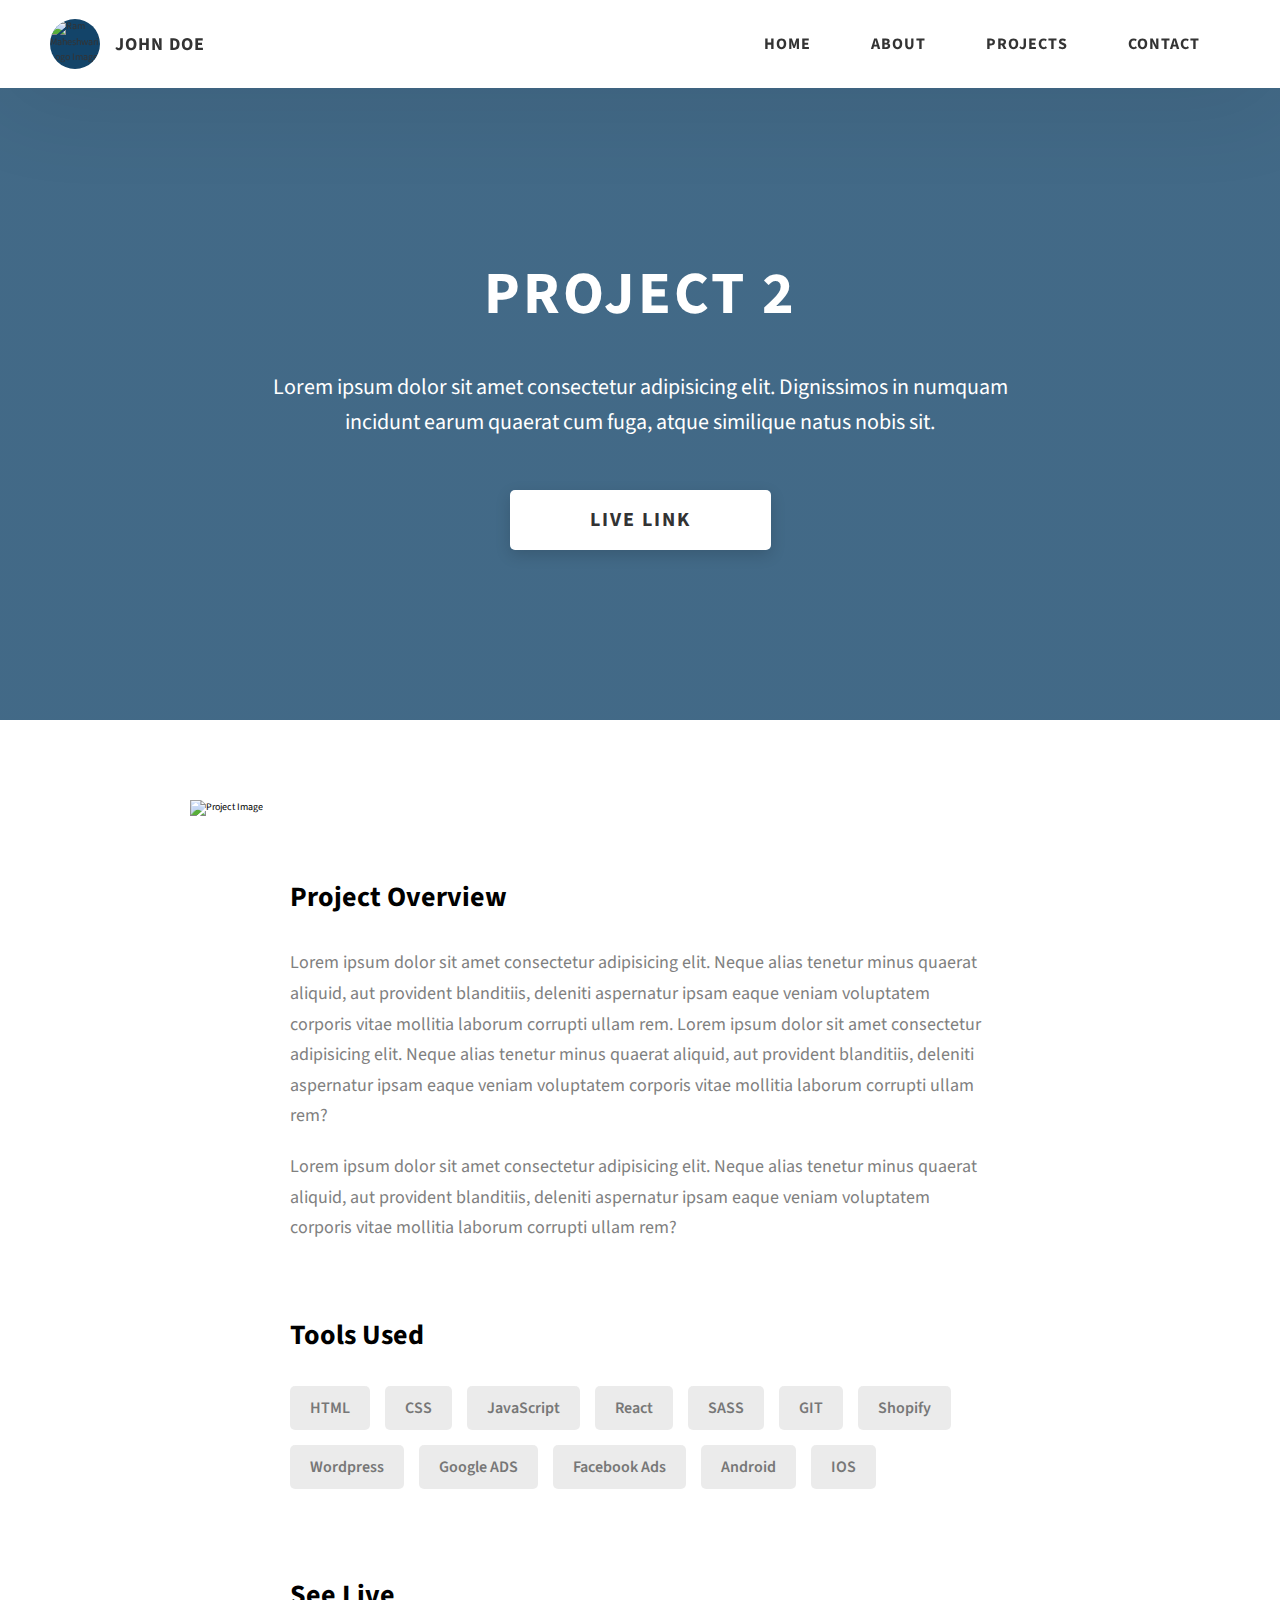
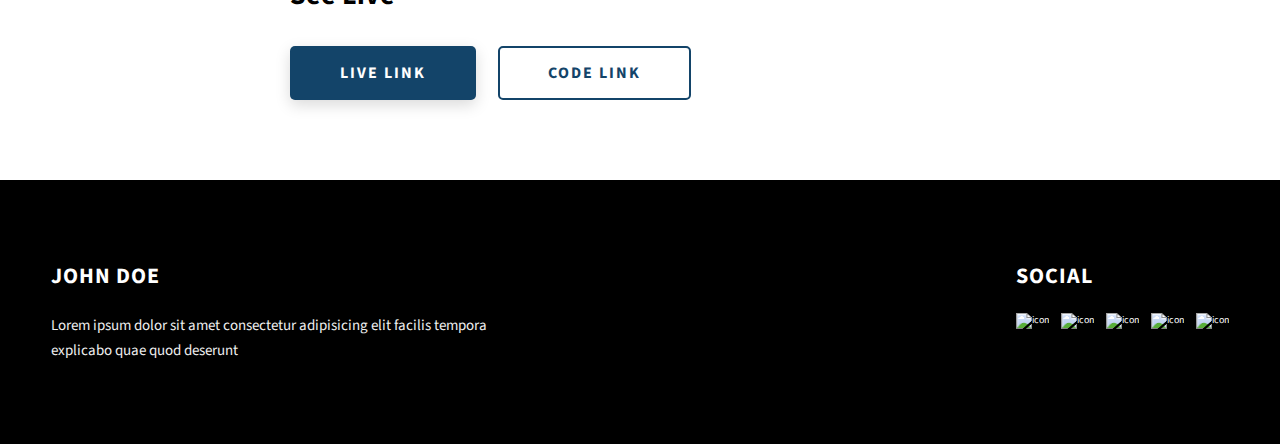
==== project-2.html @ 0fef8722 "first commit" ====
<!DOCTYPE html>
<html lang="en">
  <head>
    <meta charset="UTF-8" />
    <meta name="viewport" content="width=device-width, initial-scale=1.0" />
    <meta http-equiv="X-UA-Compatible" content="ie=edge" />
    <title>Case Study of Project 2</title>
    <meta name="description" content="Case study page of Project" />

    <link rel="stylesheet" href="css/style.css" />

    <link rel="preconnect" href="https://fonts.googleapis.com" />
    <link rel="preconnect" href="https://fonts.gstatic.com" crossorigin />
    <link
      href="https://fonts.googleapis.com/css2?family=Source+Sans+Pro:wght@400;600;700;900&display=swap"
      rel="stylesheet"
    />
  </head>
  <body>
    <header class="header">
      <div class="header__content">
        <div class="header__logo-container">
          <div class="header__logo-img-cont">
            <img
              src="./assets/png/john-doe.png"
              alt="Ram Maheshwari Logo Image"
              class="header__logo-img"
            />
          </div>
          <span class="header__logo-sub">John Doe</span>
        </div>
        <div class="header__main">
          <ul class="header__links">
            <li class="header__link-wrapper">
              <a href="./index.html" class="header__link"> Home </a>
            </li>
            <li class="header__link-wrapper">
              <a href="./index.html#about" class="header__link">About </a>
            </li>
            <li class="header__link-wrapper">
              <a href="./index.html#projects" class="header__link">
                Projects
              </a>
            </li>
            <li class="header__link-wrapper">
              <a href="./index.html#contact" class="header__link"> Contact </a>
            </li>
          </ul>
          <div class="header__main-ham-menu-cont">
            <img
              src="./assets/svg/ham-menu.svg"
              alt="hamburger menu"
              class="header__main-ham-menu"
            />
            <img
              src="./assets/svg/ham-menu-close.svg"
              alt="hamburger menu close"
              class="header__main-ham-menu-close d-none"
            />
          </div>
        </div>
      </div>
      <div class="header__sm-menu">
        <div class="header__sm-menu-content">
          <ul class="header__sm-menu-links">
            <li class="header__sm-menu-link">
              <a href="./index.html"> Home </a>
            </li>

            <li class="header__sm-menu-link">
              <a href="./index.html#about"> About </a>
            </li>

            <li class="header__sm-menu-link">
              <a href="./index.html#projects"> Projects </a>
            </li>

            <li class="header__sm-menu-link">
              <a href="./index.html#contact"> Contact </a>
            </li>
          </ul>
        </div>
      </div>
    </header>
    <section class="project-cs-hero">
      <div class="project-cs-hero__content">
        <h1 class="heading-primary">Project 2</h1>
        <div class="project-cs-hero__info">
          <p class="text-primary">
            Lorem ipsum dolor sit amet consectetur adipisicing elit. Dignissimos
            in numquam incidunt earum quaerat cum fuga, atque similique natus
            nobis sit.
          </p>
        </div>
        <div class="project-cs-hero__cta">
          <a href="#" class="btn btn--bg" target="_blank">Live Link</a>
        </div>
      </div>
    </section>
    <section class="project-details">
      <div class="main-container">
        <div class="project-details__content">
          <div class="project-details__showcase-img-cont">
            <img
              src="./assets/jpeg/project-mockup-example.jpeg"
              alt="Project Image"
              class="project-details__showcase-img"
            />
          </div>
          <div class="project-details__content-main">
            <div class="project-details__desc">
              <h3 class="project-details__content-title">Project Overview</h3>
              <p class="project-details__desc-para">
                Lorem ipsum dolor sit amet consectetur adipisicing elit. Neque
                alias tenetur minus quaerat aliquid, aut provident blanditiis,
                deleniti aspernatur ipsam eaque veniam voluptatem corporis vitae
                mollitia laborum corrupti ullam rem. Lorem ipsum dolor sit amet
                consectetur adipisicing elit. Neque alias tenetur minus quaerat
                aliquid, aut provident blanditiis, deleniti aspernatur ipsam
                eaque veniam voluptatem corporis vitae mollitia laborum corrupti
                ullam rem?
              </p>
              <p class="project-details__desc-para">
                Lorem ipsum dolor sit amet consectetur adipisicing elit. Neque
                alias tenetur minus quaerat aliquid, aut provident blanditiis,
                deleniti aspernatur ipsam eaque veniam voluptatem corporis vitae
                mollitia laborum corrupti ullam rem?
              </p>
            </div>
            <div class="project-details__tools-used">
              <h3 class="project-details__content-title">Tools Used</h3>
              <div class="skills">
                <div class="skills__skill">HTML</div>
                <div class="skills__skill">CSS</div>
                <div class="skills__skill">JavaScript</div>
                <div class="skills__skill">React</div>
                <div class="skills__skill">SASS</div>
                <div class="skills__skill">GIT</div>
                <div class="skills__skill">Shopify</div>
                <div class="skills__skill">Wordpress</div>
                <div class="skills__skill">Google ADS</div>
                <div class="skills__skill">Facebook Ads</div>
                <div class="skills__skill">Android</div>
                <div class="skills__skill">IOS</div>
              </div>
            </div>
            <div class="project-details__links">
              <h3 class="project-details__content-title">See Live</h3>
              <a
                href="#"
                class="btn btn--med btn--theme project-details__links-btn"
                target="_blank"
                >Live Link</a
              >
              <a
                href="#"
                class="btn btn--med btn--theme-inv project-details__links-btn"
                target="_blank"
                >Code Link</a
              >
            </div>
          </div>
        </div>
      </div>
    </section>
    <footer class="main-footer">
      <div class="main-container">
        <div class="main-footer__upper">
          <div class="main-footer__row main-footer__row-1">
            <h2 class="heading heading-sm main-footer__heading-sm">
              <span>Social</span>
            </h2>
            <div class="main-footer__social-cont">
              <a target="_blank" rel="noreferrer" href="#">
                <img
                  class="main-footer__icon"
                  src="./assets/png/linkedin-ico.png"
                  alt="icon"
                />
              </a>
              <a target="_blank" rel="noreferrer" href="#">
                <img
                  class="main-footer__icon"
                  src="./assets/png/github-ico.png"
                  alt="icon"
                />
              </a>
              <a target="_blank" rel="noreferrer" href="#">
                <img
                  class="main-footer__icon"
                  src="./assets/png/twitter-ico.png"
                  alt="icon"
                />
              </a>
              <a target="_blank" rel="noreferrer" href="#">
                <img
                  class="main-footer__icon"
                  src="./assets/png/yt-ico.png"
                  alt="icon"
                />
              </a>
              <a target="_blank" rel="noreferrer" href="#">
                <img
                  class="main-footer__icon main-footer__icon--mr-none"
                  src="./assets/png/insta-ico.png"
                  alt="icon"
                />
              </a>
            </div>
          </div>
          <div class="main-footer__row main-footer__row-2">
            <h4 class="heading heading-sm text-lt">John Doe</h4>
            <p class="main-footer__short-desc">
              Lorem ipsum dolor sit amet consectetur adipisicing elit facilis
              tempora explicabo quae quod deserunt
            </p>
          </div>
        </div>
      </div>
    </footer>
    <script src="./index.js"></script>
  </body>
</html>
---- css/style.css ----
/*
0 - 600px:      Phone
600 - 900px:    Tablet portrait
900 - 1200px:   Tablet landscape
[1200 - 1800] is where our normal styles apply
1800px + :      Big desktop
$breakpoint arguement choices:
- phone
- tab-port
- tab-land
- big-desktop

Inside media queries 1em is always 16px i.e 1em = 16px at every screen size only inside media queries
*/
*,
*::after,
*::before {
  margin: 0;
  padding: 0;
  box-sizing: inherit;
  font-family: inherit; }

html {
  font-size: 62.5%;
  scroll-behavior: smooth; }
  @media only screen and (max-width: 75em) {
    html {
      font-size: 59%; } }
  @media only screen and (max-width: 56.25em) {
    html {
      font-size: 56%; } }
  @media only screen and (min-width: 112.5em) {
    html {
      font-size: 65%; } }

body {
  box-sizing: border-box;
  position: relative;
  line-height: 1.5;
  font-family: sans-serif;
  overflow-x: hidden;
  overflow-y: scroll;
  font-family: 'Source Sans Pro', sans-serif; }

a {
  text-decoration: none;
  color: inherit; }

li {
  list-style: none; }

input:focus,
button:focus,
a:focus,
textarea:focus {
  outline: none; }

button {
  border: none;
  cursor: pointer; }

textarea {
  resize: none; }

.heading-primary {
  font-size: 6rem;
  text-transform: uppercase;
  letter-spacing: 3px;
  text-align: center; }
  @media only screen and (max-width: 37.5em) {
    .heading-primary {
      font-size: 4.5rem; } }

.heading-sec__mb-bg {
  margin-bottom: 11rem; }
  @media only screen and (max-width: 56.25em) {
    .heading-sec__mb-bg {
      margin-bottom: 8rem; } }

.heading-sec__mb-med {
  margin-bottom: 9rem; }
  @media only screen and (max-width: 56.25em) {
    .heading-sec__mb-med {
      margin-bottom: 8rem; } }

.heading-sec__main {
  display: block;
  font-size: 4rem;
  text-transform: uppercase;
  letter-spacing: 1px;
  letter-spacing: 3px;
  text-align: center;
  margin-bottom: 3.5rem;
  position: relative; }
  .heading-sec__main--lt {
    color: #fff; }
    .heading-sec__main--lt::after {
      content: '';
      background: #fff !important; }
  .heading-sec__main::after {
    content: '';
    position: absolute;
    top: calc(100% + 1.5rem);
    height: 5px;
    width: 3rem;
    background: #134469;
    left: 50%;
    transform: translateX(-50%);
    border-radius: 5px; }
    @media only screen and (max-width: 37.5em) {
      .heading-sec__main::after {
        top: calc(100% + 1.2rem); } }

.heading-sec__sub {
  display: block;
  text-align: center;
  color: #777;
  font-size: 2rem;
  font-weight: 500;
  max-width: 80rem;
  margin: auto;
  line-height: 1.6; }
  @media only screen and (max-width: 37.5em) {
    .heading-sec__sub {
      font-size: 1.8rem; } }
  .heading-sec__sub--lt {
    color: #eee; }

.heading-sm {
  font-size: 2.2rem;
  text-transform: uppercase;
  letter-spacing: 1px; }

.main-container {
  max-width: 120rem;
  margin: auto;
  width: 92%; }

.btn {
  background: #fff;
  color: #333;
  text-transform: uppercase;
  letter-spacing: 2px;
  display: inline-block;
  font-weight: 700;
  border-radius: 5px;
  box-shadow: 0 5px 15px 0 rgba(0, 0, 0, 0.15);
  transition: transform .3s; }
  .btn:hover {
    transform: translateY(-3px); }
  .btn--bg {
    padding: 1.5rem 8rem;
    font-size: 2rem; }
  .btn--med {
    padding: 1.5rem 5rem;
    font-size: 1.6rem; }
  .btn--theme {
    background: #134469;
    color: #fff; }
  .btn--theme-inv {
    color: #134469;
    background: #fff;
    border: 2px solid #134469;
    box-shadow: none;
    padding: calc(1.5rem - 2px) calc(5rem - 2px); }

.sec-pad {
  padding: 12rem 0; }
  @media only screen and (max-width: 56.25em) {
    .sec-pad {
      padding: 8rem 0; } }

.text-primary {
  color: #fff;
  font-size: 2.2rem;
  text-align: center;
  width: 100%;
  line-height: 1.6; }
  @media only screen and (max-width: 37.5em) {
    .text-primary {
      font-size: 2rem; } }

.d-none {
  display: none; }

.home-hero {
  color: #fff;
  background: linear-gradient(to right, rgba(19, 68, 105, 0.8), rgba(19, 68, 105, 0.8)), url(../../assets/svg/common-bg.svg);
  background-position: center;
  height: 100vh;
  min-height: 80rem;
  max-height: 120rem;
  position: relative; }
  @media only screen and (max-width: 37.5em) {
    .home-hero {
      height: unset;
      min-height: unset; } }
  .home-hero__socials {
    position: absolute;
    top: 50%;
    border: 2px solid #eee;
    border-left: 2px solid #eee;
    transform: translateY(-50%); }
    @media only screen and (max-width: 56.25em) {
      .home-hero__socials {
        display: none; } }
  .home-hero__mouse-scroll-cont {
    position: absolute;
    bottom: 3%;
    left: 50%;
    transform: translateX(-50%); }
    @media only screen and (max-width: 37.5em) {
      .home-hero__mouse-scroll-cont {
        display: none; } }
  .home-hero__social {
    width: 5rem; }
  .home-hero__social-icon-link {
    width: 100%;
    display: block;
    padding: 1.2rem;
    border-bottom: 2px solid #eee;
    transition: background .3s; }
    .home-hero__social-icon-link:hover {
      background: rgba(255, 255, 255, 0.1); }
    .home-hero__social-icon-link--bd-none {
      border-bottom: 0; }
  .home-hero__social-icon {
    width: 100%; }
  .home-hero__content {
    position: absolute;
    top: 50%;
    left: 50%;
    transform: translate(-50%, -50%);
    max-width: 90rem;
    width: 92%; }
    @media only screen and (max-width: 37.5em) {
      .home-hero__content {
        padding: 19rem 0 13rem 0;
        margin: auto;
        position: static;
        transform: translate(0, 0); } }
  .home-hero__info {
    margin: 3rem auto 0 auto;
    max-width: 80rem; }
  .home-hero__cta {
    margin-top: 5rem;
    text-align: center; }

.about {
  background: #fafafa; }
  .about__content {
    display: grid;
    grid-template-columns: 1fr 1fr;
    grid-gap: 10rem; }
    @media only screen and (max-width: 56.25em) {
      .about__content {
        grid-template-columns: 1fr;
        grid-gap: 8rem; } }
    .about__content-title {
      font-weight: 700;
      font-size: 2.8rem;
      margin-bottom: 3rem; }
      @media only screen and (max-width: 37.5em) {
        .about__content-title {
          font-size: 2.4rem; } }
    .about__content-details-para {
      font-size: 1.8rem;
      color: grey;
      max-width: 60rem;
      line-height: 1.7;
      margin-bottom: 1rem; }
      .about__content-details-para--hl {
        font-weight: 700;
        margin: 0 3px; }
      .about__content-details-para:last-child {
        margin-bottom: 4rem; }
      .about__content-details-para a {
        color: blue;
      }

.projects__row {
  display: grid;
  grid-template-columns: 1.5fr 1fr;
  grid-gap: 5rem;
  margin-bottom: 11rem; }
  @media only screen and (max-width: 56.25em) {
    .projects__row {
      grid-template-columns: 1fr;
      grid-gap: 2rem;
      margin-bottom: 8rem; } }
  @media only screen and (max-width: 56.25em) {
    .projects__row {
      text-align: center; } }
  .projects__row:last-child {
    margin-bottom: 0; }
  .projects__row-img-cont {
    overflow: hidden; }
  .projects__row-img {
    width: 100%;
    display: block;
    object-fit: cover; }
  .projects__row-content {
    padding: 2rem 0;
    display: flex;
    justify-content: center;
    flex-direction: column;
    align-items: flex-start; }
    @media only screen and (max-width: 56.25em) {
      .projects__row-content {
        align-items: center; } }
    .projects__row-content-title {
      font-weight: 700;
      font-size: 2.8rem;
      margin-bottom: 2rem; }
      @media only screen and (max-width: 37.5em) {
        .projects__row-content-title {
          font-size: 2.4rem; } }
    .projects__row-content-desc {
      font-size: 1.8rem;
      color: grey;
      max-width: 60rem;
      line-height: 1.7;
      margin-bottom: 3rem; }
      @media only screen and (max-width: 37.5em) {
        .projects__row-content-desc {
          font-size: 1.7rem; } }

.contact {
  background: linear-gradient(to right, rgba(19, 68, 105, 0.8), rgba(19, 68, 105, 0.8)), url(../../assets/svg/common-bg.svg);
  background-size: cover;
  background-position: center; }
  .contact__form-container {
    box-shadow: 0 0 10px rgba(0, 0, 0, 0.1);
    background: white;
    padding: 4rem;
    margin-top: 6rem;
    max-width: 80rem;
    text-align: right;
    width: 95%;
    border-radius: 5px;
    margin: 5rem auto 0 auto; }
    @media only screen and (max-width: 37.5em) {
      .contact__form-container {
        padding: 3rem; } }
  .contact__form-field {
    margin-bottom: 4rem; }
    @media only screen and (max-width: 37.5em) {
      .contact__form-field {
        margin-bottom: 3rem; } }
  .contact__form-label {
    color: #666;
    font-size: 1.4rem;
    letter-spacing: 1px;
    font-weight: 700;
    margin-bottom: 1rem;
    display: block;
    text-align: left; }
  .contact__form-input {
    color: #333;
    padding: 2rem;
    width: 100%;
    border: 1px solid #ebebeb;
    font-size: 1.6rem;
    letter-spacing: 0px;
    background: #f0f0f0;
    border-radius: 5px;
    font-weight: 600;
    /* Code for Modern Browsers */
    /* Code for WebKit, Blink, Edge */
    /* Code for Internet Explorer 10-11 */
    /* Code for Microsoft Edge */
    /* Code for Mozilla Firefox 4 to 18 */
    /* Code for Mozilla Firefox 19+ */ }
    .contact__form-input::placeholder {
      color: #999;
      font-weight: 600;
      font-size: 1.6rem; }
    .contact__form-input::-webkit-input-placeholder {
      color: #999;
      font-weight: 600;
      font-size: 1.6rem; }
    .contact__form-input:-ms-input-placeholder {
      color: #999;
      font-weight: 600;
      font-size: 1.6rem; }
    .contact__form-input::-ms-input-placeholder {
      color: #999;
      font-weight: 600;
      font-size: 1.6rem; }
    .contact__form-input:-moz-placeholder {
      opacity: 1;
      color: #999;
      font-weight: 600;
      font-size: 1.6rem; }
    .contact__form-input::-moz-placeholder {
      opacity: 1;
      color: #999;
      font-weight: 600;
      font-size: 1.6rem; }
  .contact__btn {
    width: 30%;
    padding: 2rem 4rem;
    font-size: 1.6rem; }
    @media only screen and (max-width: 37.5em) {
      .contact__btn {
        width: 100%; } }

.project-cs-hero {
  color: #fff;
  background: linear-gradient(to right, rgba(19, 68, 105, 0.8), rgba(19, 68, 105, 0.8)), url(../../assets/svg/common-bg.svg);
  background-size: cover;
  background-position: center;
  position: relative; }
  @media only screen and (max-width: 37.5em) {
    .project-cs-hero {
      height: unset;
      min-height: unset; } }
  .project-cs-hero__content {
    padding: 25rem 0 17rem 0;
    max-width: 90rem;
    width: 92%;
    margin: auto; }
    @media only screen and (max-width: 37.5em) {
      .project-cs-hero__content {
        padding: 19rem 0 13rem 0;
        margin: auto;
        position: static;
        transform: translate(0, 0); } }
  .project-cs-hero__info {
    margin: 3rem auto 0 auto;
    max-width: 80rem; }
  .project-cs-hero__cta {
    margin-top: 5rem;
    text-align: center; }

.project-details__content {
  padding: 8rem 0;
  max-width: 90rem;
  margin: auto; }
  .project-details__content-title {
    font-weight: 700;
    font-size: 2.8rem;
    margin-bottom: 3rem; }
    @media only screen and (max-width: 37.5em) {
      .project-details__content-title {
        font-size: 2.4rem; } }

.project-details__showcase-img-cont {
  width: 100%;
  margin-bottom: 6rem; }

.project-details__showcase-img {
  width: 100%; }

.project-details__content-main {
  width: 100%;
  max-width: 70rem;
  margin: auto; }

.project-details__desc {
  margin: 0 0 7rem 0; }
  .project-details__desc-para {
    font-size: 1.8rem;
    line-height: 1.7;
    color: grey;
    margin-bottom: 2rem; }

.project-details__tools-used {
  margin: 0 0 7rem 0; }
  .project-details__tools-used-list {
    display: flex;
    flex-wrap: wrap; }
  .project-details__tools-used-item {
    padding: 1rem 2rem;
    margin-bottom: 1.5rem;
    margin-right: 1.5rem;
    font-size: 1.6rem;
    background: rgba(153, 153, 153, 0.2);
    border-radius: 5px;
    font-weight: 600;
    color: #777; }

.project-details__links {
  margin: 0 0; }
  .project-details__links-btn {
    margin-right: 2rem; }
    @media only screen and (max-width: 37.5em) {
      .project-details__links-btn {
        margin-right: 0;
        width: 70%;
        margin-bottom: 2rem;
        text-align: center; } }
    .project-details__links-btn:last-child {
      margin: 0; }
      @media only screen and (max-width: 37.5em) {
        .project-details__links-btn:last-child {
          margin: 0; } }

.header {
  position: fixed;
  width: 100%;
  z-index: 1000;
  background: #000;
  background: #fff;
  box-shadow: 0 10px 100px rgba(0, 0, 0, 0.1); }
  .header__content {
    display: flex;
    align-items: center;
    justify-content: space-between;
    padding: 1rem 5rem; }
    @media only screen and (max-width: 56.25em) {
      .header__content {
        padding: 0 2rem; } }
  .header__logo-container {
    display: flex;
    align-items: center;
    cursor: pointer;
    color: #333;
    transition: color .3s; }
    .header__logo-container:hover {
      color: #134469; }
  .header__logo-img-cont {
    width: 5rem;
    height: 5rem;
    border-radius: 50px;
    overflow: hidden;
    margin-right: 1.5rem;
    background: #134469; }
    @media only screen and (max-width: 56.25em) {
      .header__logo-img-cont {
        width: 4.5rem;
        height: 4.5rem;
        margin-right: 1.2rem; } }
  .header__logo-img {
    width: 100%;
    height: 100%;
    object-fit: cover;
    object-position: center;
    display: block; }
  .header__logo-sub {
    font-size: 1.8rem;
    text-transform: uppercase;
    font-weight: 700;
    letter-spacing: 1px; }
  .header__links {
    display: flex; }
    @media only screen and (max-width: 37.5em) {
      .header__links {
        display: none; } }
  .header__link {
    padding: 2.2rem 3rem;
    display: inline-block;
    font-size: 1.6rem;
    color: #333;
    text-transform: uppercase;
    letter-spacing: 1px;
    font-weight: 700;
    transition: color .3s; }
    .header__link:hover {
      color: #134469; }
    @media only screen and (max-width: 56.25em) {
      .header__link {
        padding: 3rem 1.8rem;
        font-size: 1.5rem; } }
  .header__main-ham-menu-cont {
    display: none;
    width: 3rem;
    padding: 2.2rem 0; }
    @media only screen and (max-width: 37.5em) {
      .header__main-ham-menu-cont {
        display: block; } }
  .header__main-ham-menu {
    width: 100%; }
  .header__main-ham-menu-close {
    width: 100%; }
  .header__sm-menu {
    background: #fff;
    position: absolute;
    width: 100%;
    top: 100%;
    visibility: hidden;
    opacity: 0;
    transition: all .3s;
    box-shadow: 0px 5px 5px 0px rgba(0, 0, 0, 0.1);
    -webkit-box-shadow: 0px 5px 5px 0px rgba(0, 0, 0, 0.1);
    -moz-box-shadow: 0px 5px 5px 0px rgba(0, 0, 0, 0.1); }
    .header__sm-menu--active {
      visibility: hidden;
      opacity: 0; }
      @media only screen and (max-width: 37.5em) {
        .header__sm-menu--active {
          visibility: visible;
          opacity: 1; } }
  .header__sm-menu-link a {
    display: block;
    text-decoration: none;
    padding: 2.5rem 3rem;
    font-size: 1.6rem;
    color: #333;
    text-align: right;
    border-bottom: 1px solid #eee;
    font-weight: 700;
    text-transform: uppercase;
    letter-spacing: 2px;
    transition: color .3s; }
    .header__sm-menu-link a:hover {
      color: #134469; }
  .header__sm-menu-link:first-child a {
    border-top: 1px solid #eee; }
  .header__sm-menu-link-last {
    border-bottom: 0; }

.main-footer {
  background: #000;
  color: #fff; }
  .main-footer__upper {
    display: flex;
    justify-content: space-between;
    padding: 8rem 0; }
    @media only screen and (max-width: 56.25em) {
      .main-footer__upper {
        padding: 6rem 0; } }
    @media only screen and (max-width: 37.5em) {
      .main-footer__upper {
        display: block; } }
  .main-footer__row-1 {
    order: 2; }
    @media only screen and (max-width: 56.25em) {
      .main-footer__row-1 {
        margin-bottom: 5rem; } }
  .main-footer__row-2 {
    width: 40%;
    order: 1;
    max-width: 50rem; }
    @media only screen and (max-width: 56.25em) {
      .main-footer__row-2 {
        width: 100%; } }
  .main-footer__short-desc {
    margin-top: 2rem;
    color: #eee;
    font-size: 1.5rem;
    line-height: 1.7; }
  .main-footer__social-cont {
    margin-top: 2rem; }
  .main-footer__icon {
    margin-right: 1rem;
    width: 2.5rem; }
    .main-footer__icon--mr-none {
      margin-right: 0; }
  .main-footer__lower {
    padding: 4rem 0;
    border-top: 1px solid #444;
    color: #eee;
    font-size: 1.2rem;
    text-align: left;
    text-align: center; }
    .main-footer__lower a {
      text-decoration: underline;
      font-weight: bold;
      margin-left: 2px; }
    @media only screen and (max-width: 56.25em) {
      .main-footer__lower {
        padding: 3.5rem 0; } }

.skills {
  display: flex;
  flex-wrap: wrap; }
  .skills__skill {
    padding: 1rem 2rem;
    margin-bottom: 1.5rem;
    margin-right: 1.5rem;
    font-size: 1.6rem;
    background: rgba(153, 153, 153, 0.2);
    border-radius: 5px;
    font-weight: 600;
    color: #777; }

.mouse {
  width: 25px;
  height: 40px;
  border: 2px solid #eee;
  border-radius: 60px;
  position: relative;
  overflow: hidden; }
  .mouse::before {
    content: '';
    width: 5px;
    height: 5px;
    position: absolute;
    top: 7px;
    left: 50%;
    transform: translateX(-50%);
    background-color: #eee;
    border-radius: 50%;
    opacity: 1;
    animation: wheel 1.3s infinite;
    -webkit-animation: wheel 1.3s infinite; }

@keyframes wheel {
  to {
    opacity: 0;
    top: 27px; } }

@-webkit-keyframes wheel {
  to {
    opacity: 0;
    top: 27px; } }
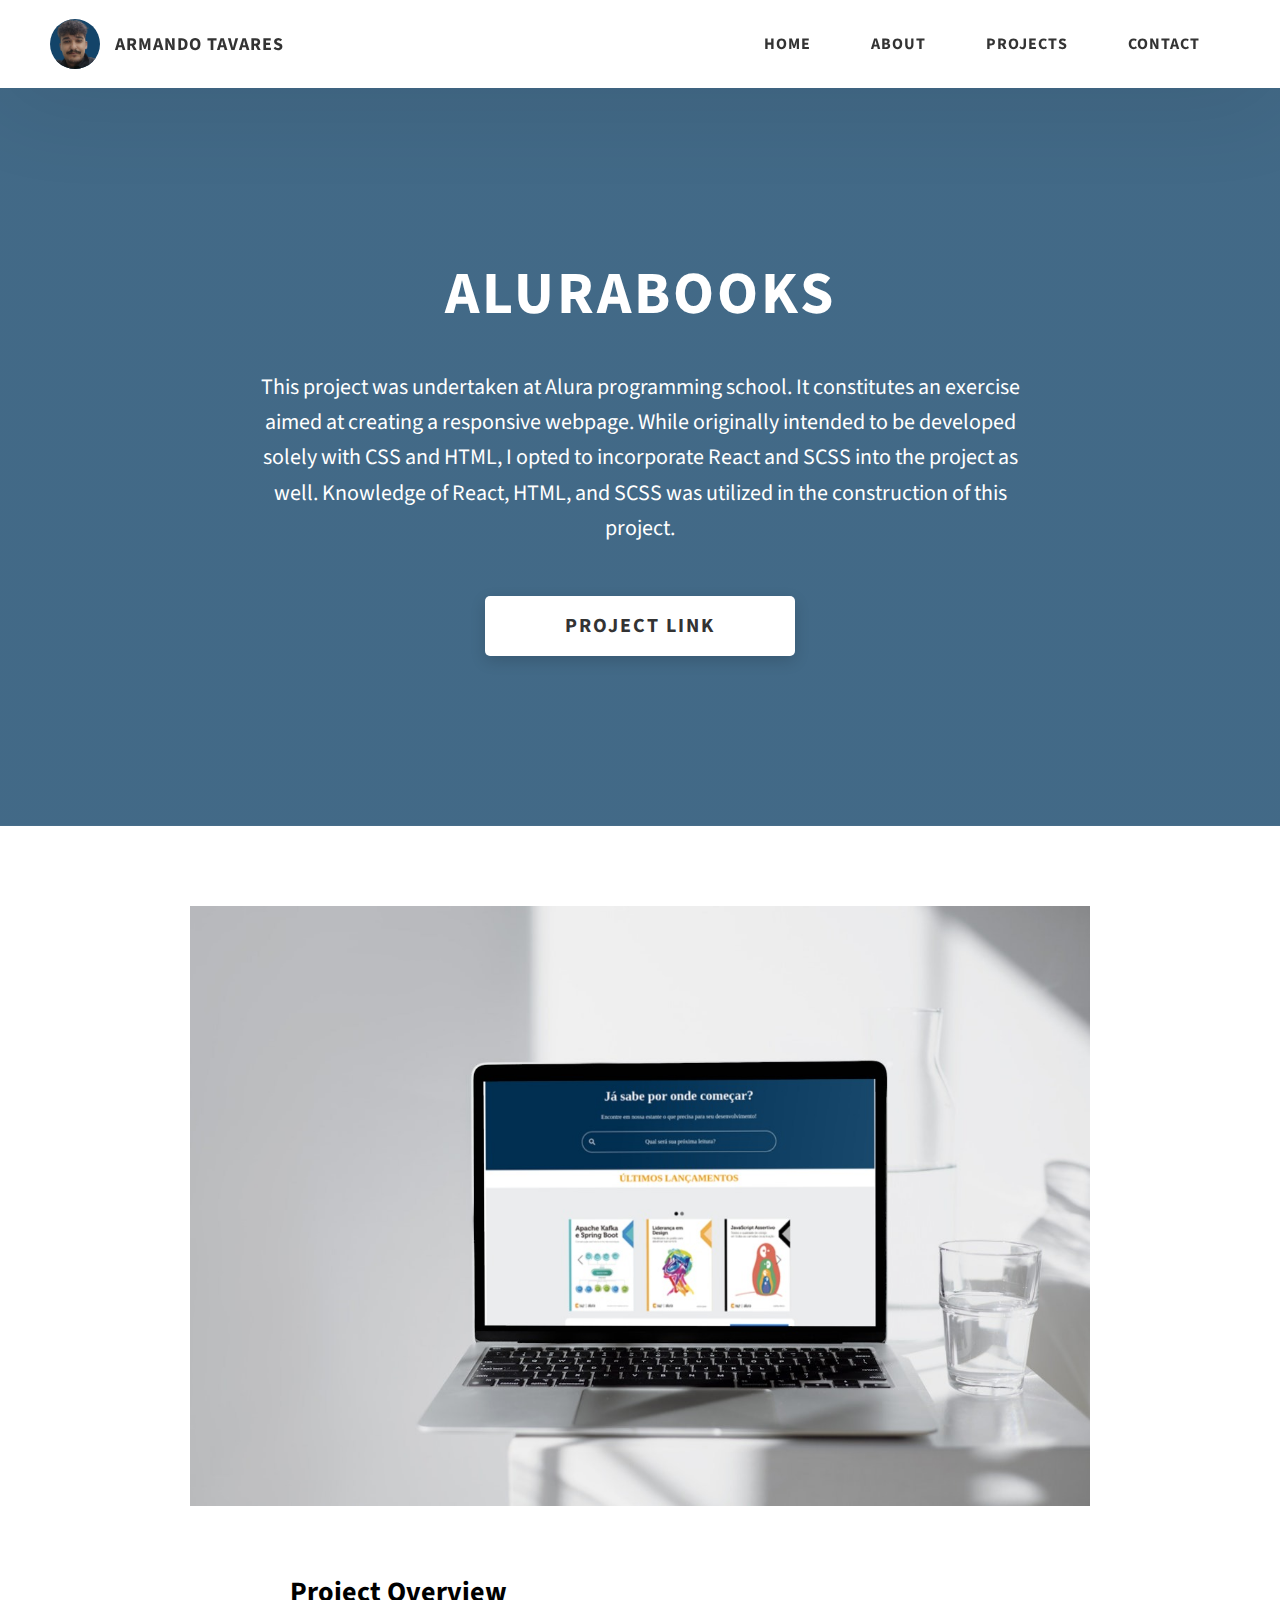
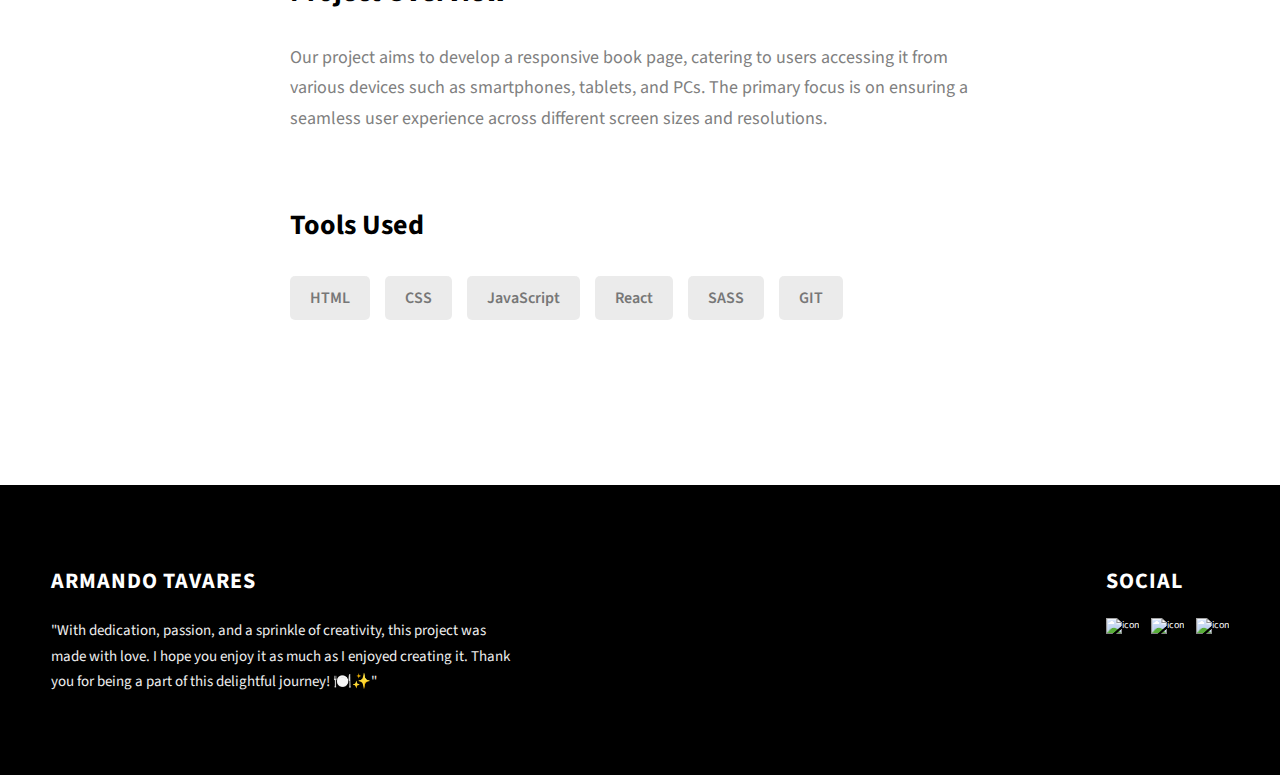
==== commit b8714450: "project aluraBooks" ====
--- a/project-2.html
+++ b/project-2.html
@@ -4,7 +4,7 @@
     <meta charset="UTF-8" />
     <meta name="viewport" content="width=device-width, initial-scale=1.0" />
     <meta http-equiv="X-UA-Compatible" content="ie=edge" />
-    <title>Case Study of Project 2</title>
+    <title>AluraBooks</title>
     <meta name="description" content="Case study page of Project" />
 
     <link rel="stylesheet" href="css/style.css" />
@@ -22,12 +22,12 @@
         <div class="header__logo-container">
           <div class="header__logo-img-cont">
             <img
-              src="./assets/png/john-doe.png"
-              alt="Ram Maheshwari Logo Image"
+              src="./assets/png/foto_sem_fundo.png"
+              alt="Armando Tavares"
               class="header__logo-img"
             />
           </div>
-          <span class="header__logo-sub">John Doe</span>
+          <span class="header__logo-sub">Armando Tavares</span>
         </div>
         <div class="header__main">
           <ul class="header__links">
@@ -84,16 +84,14 @@
     </header>
     <section class="project-cs-hero">
       <div class="project-cs-hero__content">
-        <h1 class="heading-primary">Project 2</h1>
+        <h1 class="heading-primary">AluraBooks</h1>
         <div class="project-cs-hero__info">
           <p class="text-primary">
-            Lorem ipsum dolor sit amet consectetur adipisicing elit. Dignissimos
-            in numquam incidunt earum quaerat cum fuga, atque similique natus
-            nobis sit.
+            This project was undertaken at Alura programming school. It constitutes an exercise aimed at creating a responsive webpage. While originally intended to be developed solely with CSS and HTML, I opted to incorporate React and SCSS into the project as well. Knowledge of React, HTML, and SCSS was utilized in the construction of this project.
           </p>
         </div>
         <div class="project-cs-hero__cta">
-          <a href="#" class="btn btn--bg" target="_blank">Live Link</a>
+          <a href="https://github.com/arctavares/AluraBooks" class="btn btn--bg" target="_blank">Project Link</a>
         </div>
       </div>
     </section>
@@ -102,7 +100,7 @@
         <div class="project-details__content">
           <div class="project-details__showcase-img-cont">
             <img
-              src="./assets/jpeg/project-mockup-example.jpeg"
+              src="./assets/jpeg/AluraBooks.jpg"
               alt="Project Image"
               class="project-details__showcase-img"
             />
@@ -111,20 +109,7 @@
             <div class="project-details__desc">
               <h3 class="project-details__content-title">Project Overview</h3>
               <p class="project-details__desc-para">
-                Lorem ipsum dolor sit amet consectetur adipisicing elit. Neque
-                alias tenetur minus quaerat aliquid, aut provident blanditiis,
-                deleniti aspernatur ipsam eaque veniam voluptatem corporis vitae
-                mollitia laborum corrupti ullam rem. Lorem ipsum dolor sit amet
-                consectetur adipisicing elit. Neque alias tenetur minus quaerat
-                aliquid, aut provident blanditiis, deleniti aspernatur ipsam
-                eaque veniam voluptatem corporis vitae mollitia laborum corrupti
-                ullam rem?
-              </p>
-              <p class="project-details__desc-para">
-                Lorem ipsum dolor sit amet consectetur adipisicing elit. Neque
-                alias tenetur minus quaerat aliquid, aut provident blanditiis,
-                deleniti aspernatur ipsam eaque veniam voluptatem corporis vitae
-                mollitia laborum corrupti ullam rem?
+                Our project aims to develop a responsive book page, catering to users accessing it from various devices such as smartphones, tablets, and PCs. The primary focus is on ensuring a seamless user experience across different screen sizes and resolutions.
               </p>
             </div>
             <div class="project-details__tools-used">
@@ -136,28 +121,7 @@
                 <div class="skills__skill">React</div>
                 <div class="skills__skill">SASS</div>
                 <div class="skills__skill">GIT</div>
-                <div class="skills__skill">Shopify</div>
-                <div class="skills__skill">Wordpress</div>
-                <div class="skills__skill">Google ADS</div>
-                <div class="skills__skill">Facebook Ads</div>
-                <div class="skills__skill">Android</div>
-                <div class="skills__skill">IOS</div>
               </div>
-            </div>
-            <div class="project-details__links">
-              <h3 class="project-details__content-title">See Live</h3>
-              <a
-                href="#"
-                class="btn btn--med btn--theme project-details__links-btn"
-                target="_blank"
-                >Live Link</a
-              >
-              <a
-                href="#"
-                class="btn btn--med btn--theme-inv project-details__links-btn"
-                target="_blank"
-                >Code Link</a
-              >
             </div>
           </div>
         </div>
@@ -171,35 +135,21 @@
               <span>Social</span>
             </h2>
             <div class="main-footer__social-cont">
-              <a target="_blank" rel="noreferrer" href="#">
+              <a target="_blank" rel="noreferrer" href="https://www.linkedin.com/in/armando-tavares/">
                 <img
                   class="main-footer__icon"
                   src="./assets/png/linkedin-ico.png"
                   alt="icon"
                 />
               </a>
-              <a target="_blank" rel="noreferrer" href="#">
+              <a target="_blank" rel="noreferrer" href="https://github.com/arctavares">
                 <img
                   class="main-footer__icon"
                   src="./assets/png/github-ico.png"
                   alt="icon"
                 />
               </a>
-              <a target="_blank" rel="noreferrer" href="#">
-                <img
-                  class="main-footer__icon"
-                  src="./assets/png/twitter-ico.png"
-                  alt="icon"
-                />
-              </a>
-              <a target="_blank" rel="noreferrer" href="#">
-                <img
-                  class="main-footer__icon"
-                  src="./assets/png/yt-ico.png"
-                  alt="icon"
-                />
-              </a>
-              <a target="_blank" rel="noreferrer" href="#">
+              <a target="_blank" rel="noreferrer" href="https://www.instagram.com/tavares4905/">
                 <img
                   class="main-footer__icon main-footer__icon--mr-none"
                   src="./assets/png/insta-ico.png"
@@ -209,10 +159,9 @@
             </div>
           </div>
           <div class="main-footer__row main-footer__row-2">
-            <h4 class="heading heading-sm text-lt">John Doe</h4>
+            <h4 class="heading heading-sm text-lt">Armando Tavares</h4>
             <p class="main-footer__short-desc">
-              Lorem ipsum dolor sit amet consectetur adipisicing elit facilis
-              tempora explicabo quae quod deserunt
+              "With dedication, passion, and a sprinkle of creativity, this project was made with love. I hope you enjoy it as much as I enjoyed creating it. Thank you for being a part of this delightful journey! 🍽️✨"
             </p>
           </div>
         </div>
--- a/css/style.css
+++ b/css/style.css
@@ -282,7 +282,9 @@
   display: grid;
   grid-template-columns: 1.5fr 1fr;
   grid-gap: 5rem;
-  margin-bottom: 11rem; }
+  margin-bottom: 11rem;
+  margin-top: 5em;
+}
   @media only screen and (max-width: 56.25em) {
     .projects__row {
       grid-template-columns: 1fr;
